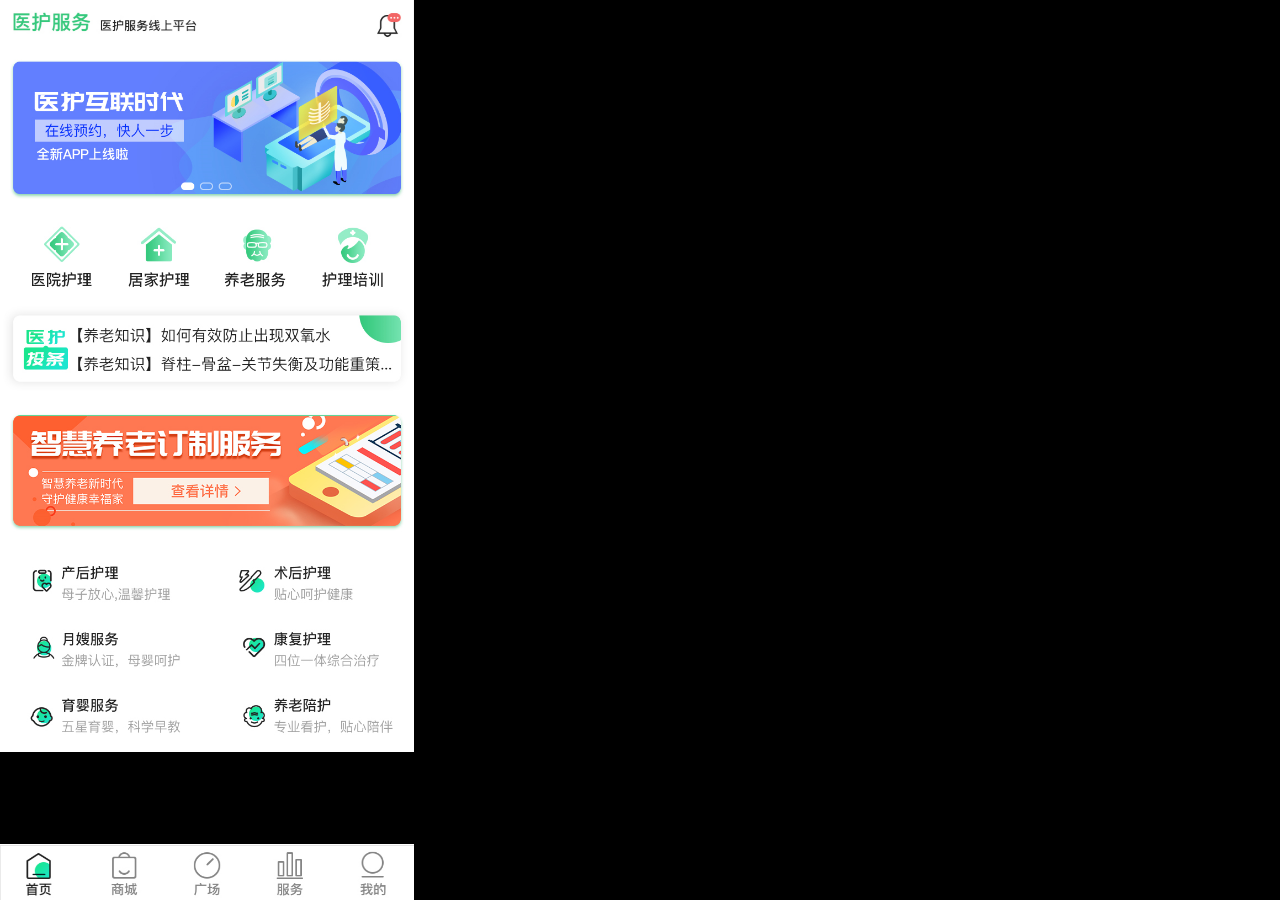
==== index.html @ c6d8c778 "+" ====
﻿<!DOCTYPE html>
<html>
  <head>
    <title>index</title>
    <meta http-equiv="X-UA-Compatible" content="IE=edge"/>
    <meta http-equiv="content-type" content="text/html; charset=utf-8"/>
    <meta name="viewport" content="width=device-width, height=device-height, initial-scale=1.0, minimum-scale=1.0, maximum-scale=1.0, user-scalable=no"/>
    <meta name="format-detection" content="telephone=no"/>
    <meta name="apple-mobile-web-app-capable" content="yes"/>
    <link href="data/apple-touch-icon.png" rel="apple-touch-icon"/>
    <link href="data/startup-iphone.png" rel="apple-touch-startup-image" media="screen and (max-device-width: 320px)"/>
    <link href="resources/css/jquery-ui-themes.css" type="text/css" rel="stylesheet"/>
    <link href="resources/css/axure_rp_page.css" type="text/css" rel="stylesheet"/>
    <link href="data/styles.css" type="text/css" rel="stylesheet"/>
    <link href="files/index/styles.css" type="text/css" rel="stylesheet"/>
    <script src="resources/scripts/jquery-1.7.1.min.js"></script>
    <script src="resources/scripts/jquery-ui-1.8.10.custom.min.js"></script>
    <script src="resources/scripts/prototypePre.js"></script>
    <script src="data/document.js"></script>
    <script src="resources/scripts/prototypePost.js"></script>
    <script src="files/index/data.js"></script>
    <script type="text/javascript">
      $axure.utils.getTransparentGifPath = function() { return 'resources/images/transparent.gif'; };
      $axure.utils.getOtherPath = function() { return 'resources/Other.html'; };
      $axure.utils.getReloadPath = function() { return 'resources/reload.html'; };
    </script>
  </head>
  <body>
    <div id="base" class="">

      <!-- Unnamed (动态面板) -->
      <div id="u0" class="ax_default">
        <div id="u0_state0" class="panel_state" data-label="State1" style="">
          <div id="u0_state0_content" class="panel_state_content">

            <!-- Unnamed (图片) -->
            <div id="u1" class="ax_default _图片">
              <img id="u1_img" class="img " src="images/index/u1.png"/>
            </div>
          </div>
        </div>
      </div>

      <!-- Unnamed (动态面板) -->
      <div id="u2" class="ax_default">
        <div id="u2_state0" class="panel_state" data-label="State1" style="">
          <div id="u2_state0_content" class="panel_state_content">

            <!-- Unnamed (动态面板) -->
            <div id="u3" class="ax_default">
              <div id="u3_state0" class="panel_state" data-label="State1" style="">
                <div id="u3_state0_content" class="panel_state_content">

                  <!-- Unnamed (图片) -->
                  <div id="u4" class="ax_default _图片">
                    <img id="u4_img" class="img " src="images/index/u4.png"/>
                  </div>
                </div>
              </div>
            </div>
          </div>
        </div>
      </div>

      <!-- Unnamed (动态面板) -->
      <div id="u5" class="ax_default">
        <div id="u5_state0" class="panel_state" data-label="State1" style="">
          <div id="u5_state0_content" class="panel_state_content">

            <!-- Unnamed (图片) -->
            <div id="u6" class="ax_default _图片">
              <img id="u6_img" class="img " src="images/index/u6.png"/>
            </div>
          </div>
        </div>
      </div>

      <!-- Unnamed (热区) -->
      <div id="u7" class="ax_default">
      </div>

      <!-- Unnamed (热区) -->
      <div id="u8" class="ax_default">
      </div>
    </div>
  </body>
</html>
---- resources/css/axure_rp_page.css ----
﻿/* so the window resize fires within a frame in IE7 */
html, body {
    height: 100%;
}

a {
    color: inherit;
}

p {
    margin: 0px;
    text-rendering: optimizeLegibility;
    font-feature-settings: "kern" 1;
    -webkit-font-feature-settings: "kern";
    -moz-font-feature-settings: "kern";
    -moz-font-feature-settings: "kern=1";
    font-kerning: normal;
}

iframe {
    background: #FFFFFF;
}

/* to match IE with C, FF */
input {
    padding: 1px 0px 1px 0px;
    box-sizing: border-box;
    -moz-box-sizing: border-box;
}

textarea {
    margin: 0px;
    box-sizing: border-box;
    -moz-box-sizing: border-box;
}

div.intcases {
    font-family: arial; 
    font-size: 12px;
    text-align:left; 
    border:1px solid #AAA; 
    background:#FFF none repeat scroll 0% 0%; 
    z-index:9999; 
    visibility:hidden; 
    position:absolute;
    padding: 0px;
    border-radius: 3px;
    white-space: nowrap;
}

div.intcaselink {
    cursor: pointer;
    padding: 3px 8px 3px 8px;
    margin: 5px;
    background:#EEE none repeat scroll 0% 0%; 
    border:1px solid #AAA;
    border-radius: 3px;
}

div.refpageimage {
    position: absolute;
    left: 0px;
    top: 0px;
    font-size: 0px;
    width: 16px;
    height: 16px;
    cursor: pointer;
    background-image: url(images/newwindow.gif);
    background-repeat: no-repeat;
}

div.annnoteimage {
    position: absolute;
    left: 0px;
    top: 0px;
    font-size: 0px;
    /*width: 16px;
    height: 12px;*/
    cursor: help;
    /*background-image: url(images/note.gif);*/
    /*background-repeat: no-repeat;*/
    width: 13px;
    height: 12px;
    padding-top: 1px;
    text-align: center;
    background-color: #138CDD;
    -moz-box-shadow: 1px 1px 3px #aaa;
    -webkit-box-shadow: 1px 1px 3px #aaa;
    box-shadow: 1px 1px 3px #aaa;
}

div.annnoteline {
    display: inline-block;
    width: 9px;
    height: 1px;
    border-bottom: 1px solid white;
    margin-top: 1px;
}

div.annnotelabel {
    position: absolute;
    left: 0px;
    top: 0px;
    font-family: Helvetica,Arial;
    font-size: 10px;
    /*border: 1px solid rgb(166,221,242);*/
    cursor: help;
    /*background:rgb(0,157,217) none repeat scroll 0% 0%;*/ 
    padding: 1px 3px 1px 3px;
    white-space: nowrap;
    color: white;
    
    background-color: #138CDD;
    -moz-box-shadow: 1px 1px 3px #aaa;
    -webkit-box-shadow: 1px 1px 3px #aaa;
    box-shadow: 1px 1px 3px #aaa;
}

.annotation {
    font-size: 12px;
    padding-left: 2px;
    margin-bottom: 5px;
}

.annotationName {
    /*font-size: 13px;
    font-weight: bold;
    margin-bottom: 3px;
    white-space: nowrap;*/

    font-family: 'Trebuchet MS';
    font-size: 14px;
    font-weight: bold;
    margin-bottom: 5px;
    white-space: nowrap;
}

.annotationValue {
    font-family: Arial, Helvetica, Sans-Serif;
    font-size: 12px;
    color: #4a4a4a;
    line-height: 21px;
    margin-bottom: 20px;
}

.noteLink {
    text-decoration: inherit;
    color: inherit;
}

.noteLink:hover {
    background-color: white;
}

/* this is a fix for the issue where dialogs jump around and takes the text-align from the body */
.dialogFix {
    position:absolute;
    text-align:left;
    border: 1px solid #8f949a;
}


@keyframes pulsate {
  from {
    box-shadow: 0 0 10px #15d6ba;
  }
  to {
    box-shadow: 0 0 20px #15d6ba;
  }
}

@-webkit-keyframes pulsate {
  from {
    -webkit-box-shadow: 0 0 10px #15d6ba;
    box-shadow: 0 0 10px #15d6ba;
  }
  to {
    -webkit-box-shadow: 0 0 20px #15d6ba;
    box-shadow: 0 0 20px #15d6ba;
  }
}
 
@-moz-keyframes pulsate {
  from {
    -moz-box-shadow: 0 0 10px #15d6ba;
    box-shadow: 0 0 10px #15d6ba;
  }
  to {
    -moz-box-shadow: 0 0 20px #15d6ba;
    box-shadow: 0 0 20px #15d6ba;
  }
}

.legacyPulsateBorder {
    /*border: 5px solid #15d6ba;
    margin: -5px;*/
    -moz-box-shadow: 0 0 10px 3px #15d6ba;
    box-shadow: 0 0 10px 3px #15d6ba;
}

.pulsateBorder {
  animation-name: pulsate;
  animation-timing-function: ease-in-out;
  animation-duration: 0.9s;
  animation-iteration-count: infinite;
  animation-direction: alternate;
  
  -webkit-animation-name: pulsate;
  -webkit-animation-timing-function: ease-in-out;
  -webkit-animation-duration: 0.9s;
  -webkit-animation-iteration-count: infinite;
  -webkit-animation-direction: alternate;

  -moz-animation-name: pulsate;
  -moz-animation-timing-function: ease-in-out;
  -moz-animation-duration: 0.9s;
  -moz-animation-iteration-count: infinite;
  -moz-animation-direction: alternate;
}

.ax_default_hidden, .ax_default_unplaced{
    display: none;
    visibility: hidden;
}

.widgetNoteSelected {
    -moz-box-shadow: 0 0 10px 3px #138CDD;
    box-shadow: 0 0 10px 3px #138CDD;
    /*-moz-box-shadow: 0 0 20px #3915d6;
    box-shadow: 0 0 20px #3915d6;*/
    /*border: 3px solid #3915d6;*/
    /*margin: -3px;*/
}


.singleImg {
    display: none;
    visibility: hidden;
}
---- data/styles.css ----
﻿.ax_default {
  font-family:'Arial Normal', 'Arial';
  font-weight:400;
  font-style:normal;
  font-size:13px;
  color:#333333;
  text-align:center;
  line-height:normal;
}
.box_3 {
}
._图片 {
}
._一级标题 {
  font-family:'Arial Normal', 'Arial';
  font-weight:bold;
  font-style:normal;
  font-size:32px;
  text-align:left;
}
._二级标题 {
  font-family:'Arial Normal', 'Arial';
  font-weight:bold;
  font-style:normal;
  font-size:24px;
  text-align:left;
}
._三级标题 {
  font-family:'Arial Normal', 'Arial';
  font-weight:bold;
  font-style:normal;
  font-size:18px;
  text-align:left;
}
._四级标题 {
  font-family:'Arial Normal', 'Arial';
  font-weight:bold;
  font-style:normal;
  font-size:14px;
  text-align:left;
}
._五级标题 {
  font-family:'Arial Normal', 'Arial';
  font-weight:bold;
  font-style:normal;
  text-align:left;
}
._六级标题 {
  font-family:'Arial Normal', 'Arial';
  font-weight:bold;
  font-style:normal;
  font-size:10px;
  text-align:left;
}
._文本段落 {
  text-align:left;
}
---- files/index/styles.css ----
﻿body {
  margin:0px;
  background-color:rgba(0, 0, 0, 1);
  background-image:none;
  position:static;
  left:auto;
  width:414px;
  margin-left:0;
  margin-right:0;
  text-align:left;
}
#base {
  position:absolute;
  z-index:0;
}
#u0 {
  position:fixed;
  left:0px;
  top:0px;
}
#u0_state0 {
  position:relative;
  left:0px;
  top:0px;
  width:414px;
  height:50px;
  background-image:none;
}
#u0_state0_content {
  border-width:0px;
  position:absolute;
  left:0px;
  top:0px;
  width:1px;
  height:1px;
}
#u1_img {
  border-width:0px;
  position:absolute;
  left:0px;
  top:0px;
  width:414px;
  height:50px;
}
#u1 {
  border-width:0px;
  position:absolute;
  left:0px;
  top:0px;
  width:414px;
  height:50px;
}
#u1_text {
  border-width:0px;
  position:absolute;
  left:0px;
  top:0px;
  width:0px;
  visibility:hidden;
  word-wrap:break-word;
}
#u2 {
  border-width:0px;
  position:absolute;
  left:0px;
  top:50px;
  width:414px;
  height:702px;
  overflow:hidden;
}
#u2_state0 {
  border-width:0px;
  position:absolute;
  left:0px;
  top:0px;
  width:414px;
  height:702px;
  -ms-overflow-x:hidden;
  overflow-x:hidden;
  -ms-overflow-y:hidden;
  overflow-y:hidden;
  background-image:none;
}
#u2_state0_content {
  border-width:0px;
  position:absolute;
  left:0px;
  top:0px;
  width:1px;
  height:1px;
}
#u3 {
  border-width:0px;
  position:absolute;
  left:0px;
  top:0px;
  width:430px;
  height:702px;
  overflow:hidden;
}
#u3_state0 {
  border-width:0px;
  position:absolute;
  left:0px;
  top:0px;
  width:430px;
  height:702px;
  overflow:auto;
  -webkit-overflow-scrolling:touch;
  -ms-overflow-x:hidden;
  overflow-x:hidden;
  background-image:none;
}
#u3_state0_content {
  border-width:0px;
  position:absolute;
  left:0px;
  top:0px;
  width:1px;
  height:1px;
}
#u4_img {
  border-width:0px;
  position:absolute;
  left:0px;
  top:0px;
  width:414px;
  height:1346px;
}
#u4 {
  border-width:0px;
  position:absolute;
  left:0px;
  top:0px;
  width:414px;
  height:1346px;
}
#u4_text {
  border-width:0px;
  position:absolute;
  left:0px;
  top:0px;
  width:0px;
  visibility:hidden;
  word-wrap:break-word;
}
#u5 {
  position:fixed;
  left:0px;
  bottom:0px;
}
#u5_state0 {
  position:relative;
  left:0px;
  top:0px;
  width:414px;
  height:56px;
  background-image:none;
}
#u5_state0_content {
  border-width:0px;
  position:absolute;
  left:0px;
  top:0px;
  width:1px;
  height:1px;
}
#u6_img {
  border-width:0px;
  position:absolute;
  left:0px;
  top:0px;
  width:414px;
  height:56px;
}
#u6 {
  border-width:0px;
  position:absolute;
  left:0px;
  top:0px;
  width:414px;
  height:56px;
}
#u6_text {
  border-width:0px;
  position:absolute;
  left:0px;
  top:0px;
  width:0px;
  visibility:hidden;
  word-wrap:break-word;
}
#u7 {
  border-width:0px;
  position:absolute;
  left:0px;
  top:752px;
  width:80px;
  height:56px;
  overflow:hidden;
  background-image:url('../../resources/images/transparent.gif');
}
#u8 {
  border-width:0px;
  position:absolute;
  left:80px;
  top:752px;
  width:85px;
  height:56px;
  overflow:hidden;
  background-image:url('../../resources/images/transparent.gif');
}
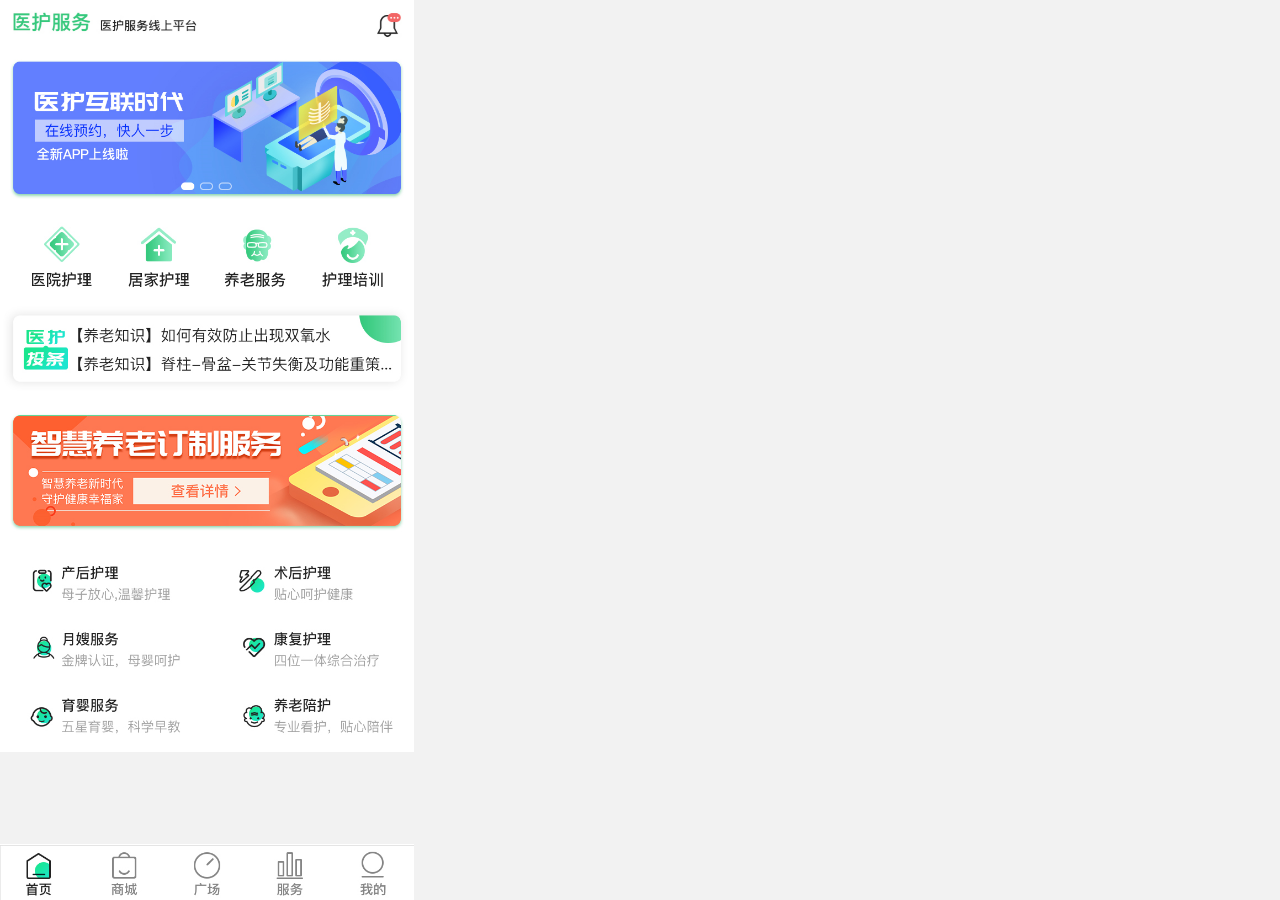
==== commit 55d7d44e: "+" ====
--- a/index.html
+++ b/index.html
@@ -71,16 +71,16 @@
             <div id="u6" class="ax_default _图片">
               <img id="u6_img" class="img " src="images/index/u6.png"/>
             </div>
+
+            <!-- Unnamed (热区) -->
+            <div id="u7" class="ax_default">
+            </div>
+
+            <!-- Unnamed (热区) -->
+            <div id="u8" class="ax_default">
+            </div>
           </div>
         </div>
-      </div>
-
-      <!-- Unnamed (热区) -->
-      <div id="u7" class="ax_default">
-      </div>
-
-      <!-- Unnamed (热区) -->
-      <div id="u8" class="ax_default">
       </div>
     </div>
   </body>
--- a/files/index/styles.css
+++ b/files/index/styles.css
@@ -1,6 +1,6 @@
 ﻿body {
   margin:0px;
-  background-color:rgba(0, 0, 0, 1);
+  background-color:rgba(242, 242, 242, 1);
   background-image:none;
   position:static;
   left:auto;
@@ -155,6 +155,7 @@
   top:0px;
   width:414px;
   height:56px;
+  background-color:rgba(228, 228, 228, 1);
   background-image:none;
 }
 #u5_state0_content {
@@ -194,7 +195,7 @@
   border-width:0px;
   position:absolute;
   left:0px;
-  top:752px;
+  top:0px;
   width:80px;
   height:56px;
   overflow:hidden;
@@ -203,9 +204,9 @@
 #u8 {
   border-width:0px;
   position:absolute;
-  left:80px;
-  top:752px;
-  width:85px;
+  left:85px;
+  top:0px;
+  width:80px;
   height:56px;
   overflow:hidden;
   background-image:url('../../resources/images/transparent.gif');
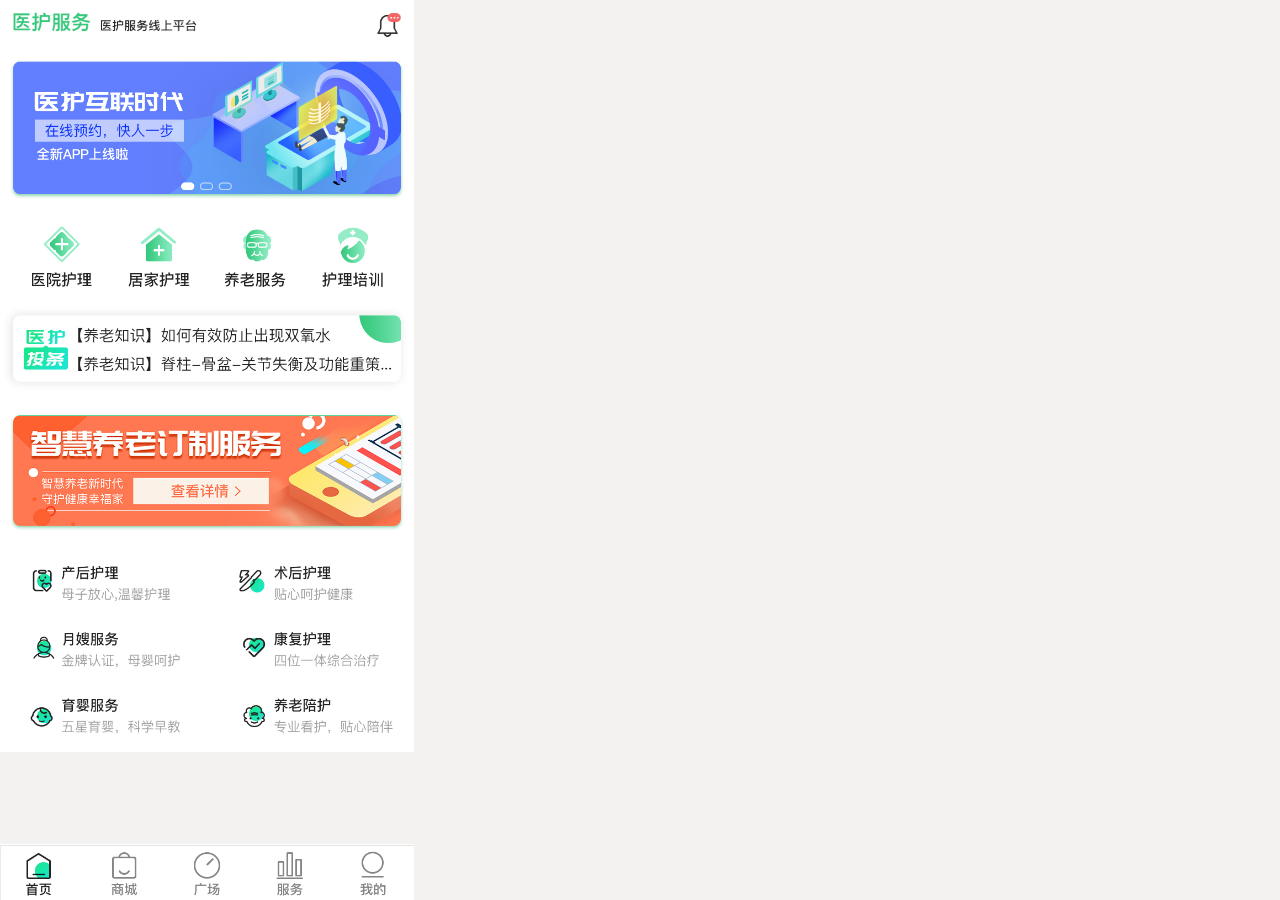
==== commit a0f30b5c: "+" ====
--- a/index.html
+++ b/index.html
@@ -7,7 +7,10 @@
     <meta name="viewport" content="width=device-width, height=device-height, initial-scale=1.0, minimum-scale=1.0, maximum-scale=1.0, user-scalable=no"/>
     <meta name="format-detection" content="telephone=no"/>
     <meta name="apple-mobile-web-app-capable" content="yes"/>
+    <meta name="apple-mobile-web-app-status-bar-style" content="black"/>
     <link href="data/apple-touch-icon.png" rel="apple-touch-icon"/>
+    <link href="data/startup-ipad-landscape.png" rel="apple-touch-startup-image" media="screen and (min-device-width: 481px) and (max-device-width: 1024px) and (orientation:landscape)"/>
+    <link href="data/startup-ipad-portrait.png" rel="apple-touch-startup-image" media="screen and (min-device-width: 481px) and (max-device-width: 1024px) and (orientation:portrait)"/>
     <link href="data/startup-iphone.png" rel="apple-touch-startup-image" media="screen and (max-device-width: 320px)"/>
     <link href="resources/css/jquery-ui-themes.css" type="text/css" rel="stylesheet"/>
     <link href="resources/css/axure_rp_page.css" type="text/css" rel="stylesheet"/>
@@ -28,16 +31,16 @@
   <body>
     <div id="base" class="">
 
-      <!-- Unnamed (动态面板) -->
-      <div id="u0" class="ax_default">
-        <div id="u0_state0" class="panel_state" data-label="State1" style="">
-          <div id="u0_state0_content" class="panel_state_content">
+      <!-- Unnamed (图片) -->
+      <div id="u0" class="ax_default _图片">
+        <img id="u0_img" class="img " src="images/index/u0.gif"/>
+      </div>
 
-            <!-- Unnamed (图片) -->
-            <div id="u1" class="ax_default _图片">
-              <img id="u1_img" class="img " src="images/index/u1.png"/>
-            </div>
-          </div>
+      <!-- Unnamed (矩形) -->
+      <div id="u1" class="ax_default label">
+        <div id="u1_div" class=""></div>
+        <div id="u1_text" class="text ">
+          <p><span>加载中。。。</span></p>
         </div>
       </div>
 
@@ -46,14 +49,27 @@
         <div id="u2_state0" class="panel_state" data-label="State1" style="">
           <div id="u2_state0_content" class="panel_state_content">
 
+            <!-- Unnamed (图片) -->
+            <div id="u3" class="ax_default _图片">
+              <img id="u3_img" class="img " src="images/index/u3.png"/>
+            </div>
+          </div>
+        </div>
+      </div>
+
+      <!-- Unnamed (动态面板) -->
+      <div id="u4" class="ax_default">
+        <div id="u4_state0" class="panel_state" data-label="State1" style="">
+          <div id="u4_state0_content" class="panel_state_content">
+
             <!-- Unnamed (动态面板) -->
-            <div id="u3" class="ax_default">
-              <div id="u3_state0" class="panel_state" data-label="State1" style="">
-                <div id="u3_state0_content" class="panel_state_content">
+            <div id="u5" class="ax_default">
+              <div id="u5_state0" class="panel_state" data-label="State1" style="">
+                <div id="u5_state0_content" class="panel_state_content">
 
                   <!-- Unnamed (图片) -->
-                  <div id="u4" class="ax_default _图片">
-                    <img id="u4_img" class="img " src="images/index/u4.png"/>
+                  <div id="u6" class="ax_default _图片">
+                    <img id="u6_img" class="img " src="images/index/u6.png"/>
                   </div>
                 </div>
               </div>
@@ -63,21 +79,21 @@
       </div>
 
       <!-- Unnamed (动态面板) -->
-      <div id="u5" class="ax_default">
-        <div id="u5_state0" class="panel_state" data-label="State1" style="">
-          <div id="u5_state0_content" class="panel_state_content">
+      <div id="u7" class="ax_default">
+        <div id="u7_state0" class="panel_state" data-label="State1" style="">
+          <div id="u7_state0_content" class="panel_state_content">
 
             <!-- Unnamed (图片) -->
-            <div id="u6" class="ax_default _图片">
-              <img id="u6_img" class="img " src="images/index/u6.png"/>
+            <div id="u8" class="ax_default _图片">
+              <img id="u8_img" class="img " src="images/index/u8.png"/>
             </div>
 
             <!-- Unnamed (热区) -->
-            <div id="u7" class="ax_default">
+            <div id="u9" class="ax_default">
             </div>
 
             <!-- Unnamed (热区) -->
-            <div id="u8" class="ax_default">
+            <div id="u10" class="ax_default">
             </div>
           </div>
         </div>
--- a/data/styles.css
+++ b/data/styles.css
@@ -52,6 +52,10 @@
   font-size:10px;
   text-align:left;
 }
+.label {
+  font-size:14px;
+  text-align:left;
+}
 ._文本段落 {
   text-align:left;
 }
--- a/files/index/styles.css
+++ b/files/index/styles.css
@@ -1,6 +1,6 @@
 ﻿body {
   margin:0px;
-  background-color:rgba(242, 242, 242, 1);
+  background-color:rgba(243, 242, 241, 1);
   background-image:none;
   position:static;
   left:auto;
@@ -13,44 +13,23 @@
   position:absolute;
   z-index:0;
 }
+#u0_img {
+  border-width:0px;
+  position:absolute;
+  left:0px;
+  top:0px;
+  width:105px;
+  height:79px;
+}
 #u0 {
-  position:fixed;
-  left:0px;
-  top:0px;
-}
-#u0_state0 {
-  position:relative;
-  left:0px;
-  top:0px;
-  width:414px;
-  height:50px;
-  background-image:none;
-}
-#u0_state0_content {
-  border-width:0px;
-  position:absolute;
-  left:0px;
-  top:0px;
-  width:1px;
-  height:1px;
-}
-#u1_img {
-  border-width:0px;
-  position:absolute;
-  left:0px;
-  top:0px;
-  width:414px;
-  height:50px;
-}
-#u1 {
-  border-width:0px;
-  position:absolute;
-  left:0px;
-  top:0px;
-  width:414px;
-  height:50px;
-}
-#u1_text {
+  border-width:0px;
+  position:absolute;
+  left:135px;
+  top:53px;
+  width:105px;
+  height:79px;
+}
+#u0_text {
   border-width:0px;
   position:absolute;
   left:0px;
@@ -59,7 +38,84 @@
   visibility:hidden;
   word-wrap:break-word;
 }
+#u1_div {
+  border-width:0px;
+  position:absolute;
+  left:0px;
+  top:0px;
+  width:85px;
+  height:16px;
+  background:inherit;
+  background-color:rgba(255, 255, 255, 0);
+  border:none;
+  border-radius:0px;
+  -moz-box-shadow:none;
+  -webkit-box-shadow:none;
+  box-shadow:none;
+}
+#u1 {
+  border-width:0px;
+  position:absolute;
+  left:210px;
+  top:85px;
+  width:85px;
+  height:16px;
+}
+#u1_text {
+  border-width:0px;
+  position:absolute;
+  left:0px;
+  top:0px;
+  width:85px;
+  white-space:nowrap;
+}
 #u2 {
+  position:fixed;
+  left:0px;
+  top:0px;
+}
+#u2_state0 {
+  position:relative;
+  left:0px;
+  top:0px;
+  width:414px;
+  height:50px;
+  background-image:none;
+}
+#u2_state0_content {
+  border-width:0px;
+  position:absolute;
+  left:0px;
+  top:0px;
+  width:1px;
+  height:1px;
+}
+#u3_img {
+  border-width:0px;
+  position:absolute;
+  left:0px;
+  top:0px;
+  width:414px;
+  height:50px;
+}
+#u3 {
+  border-width:0px;
+  position:absolute;
+  left:0px;
+  top:0px;
+  width:414px;
+  height:50px;
+}
+#u3_text {
+  border-width:0px;
+  position:absolute;
+  left:0px;
+  top:0px;
+  width:0px;
+  visibility:hidden;
+  word-wrap:break-word;
+}
+#u4 {
   border-width:0px;
   position:absolute;
   left:0px;
@@ -68,7 +124,7 @@
   height:702px;
   overflow:hidden;
 }
-#u2_state0 {
+#u4_state0 {
   border-width:0px;
   position:absolute;
   left:0px;
@@ -81,7 +137,7 @@
   overflow-y:hidden;
   background-image:none;
 }
-#u2_state0_content {
+#u4_state0_content {
   border-width:0px;
   position:absolute;
   left:0px;
@@ -89,7 +145,7 @@
   width:1px;
   height:1px;
 }
-#u3 {
+#u5 {
   border-width:0px;
   position:absolute;
   left:0px;
@@ -98,7 +154,7 @@
   height:702px;
   overflow:hidden;
 }
-#u3_state0 {
+#u5_state0 {
   border-width:0px;
   position:absolute;
   left:0px;
@@ -111,7 +167,7 @@
   overflow-x:hidden;
   background-image:none;
 }
-#u3_state0_content {
+#u5_state0_content {
   border-width:0px;
   position:absolute;
   left:0px;
@@ -119,7 +175,7 @@
   width:1px;
   height:1px;
 }
-#u4_img {
+#u6_img {
   border-width:0px;
   position:absolute;
   left:0px;
@@ -127,7 +183,7 @@
   width:414px;
   height:1346px;
 }
-#u4 {
+#u6 {
   border-width:0px;
   position:absolute;
   left:0px;
@@ -135,7 +191,7 @@
   width:414px;
   height:1346px;
 }
-#u4_text {
+#u6_text {
   border-width:0px;
   position:absolute;
   left:0px;
@@ -144,12 +200,12 @@
   visibility:hidden;
   word-wrap:break-word;
 }
-#u5 {
+#u7 {
   position:fixed;
   left:0px;
   bottom:0px;
 }
-#u5_state0 {
+#u7_state0 {
   position:relative;
   left:0px;
   top:0px;
@@ -158,7 +214,7 @@
   background-color:rgba(228, 228, 228, 1);
   background-image:none;
 }
-#u5_state0_content {
+#u7_state0_content {
   border-width:0px;
   position:absolute;
   left:0px;
@@ -166,7 +222,7 @@
   width:1px;
   height:1px;
 }
-#u6_img {
+#u8_img {
   border-width:0px;
   position:absolute;
   left:0px;
@@ -174,7 +230,7 @@
   width:414px;
   height:56px;
 }
-#u6 {
+#u8 {
   border-width:0px;
   position:absolute;
   left:0px;
@@ -182,7 +238,7 @@
   width:414px;
   height:56px;
 }
-#u6_text {
+#u8_text {
   border-width:0px;
   position:absolute;
   left:0px;
@@ -191,7 +247,7 @@
   visibility:hidden;
   word-wrap:break-word;
 }
-#u7 {
+#u9 {
   border-width:0px;
   position:absolute;
   left:0px;
@@ -201,7 +257,7 @@
   overflow:hidden;
   background-image:url('../../resources/images/transparent.gif');
 }
-#u8 {
+#u10 {
   border-width:0px;
   position:absolute;
   left:85px;
@@ -211,3 +267,140 @@
   overflow:hidden;
   background-image:url('../../resources/images/transparent.gif');
 }
+body.a {  background-color:rgba(243, 242, 241, 1);
+  background-image:none;
+  position:static;
+  left:auto;
+  width:375px;
+  margin-left:0;
+  margin-right:0;
+  text-align:left;
+}
+#u0.a {
+}
+#u0_img.a {
+}
+#u0.a {
+}
+#u1.a {
+}
+#u1_div.a {
+  border-width:0px;
+  position:absolute;
+  left:0px;
+  top:0px;
+  width:85px;
+  height:16px;
+  background:inherit;
+  background-color:rgba(255, 255, 255, 0);
+  border:none;
+  border-radius:0px;
+  -moz-box-shadow:none;
+  -webkit-box-shadow:none;
+  box-shadow:none;
+}
+#u1.a {
+}
+#u1_text.a {
+}
+#u2.a {
+  position:fixed;
+  left:0px;
+  top:0px;
+}
+#u3.a {
+  width:375px;
+  height:45px;
+}
+#u3_img.a {
+  width:375px;
+  height:45px;
+}
+#u3.a {
+  width:375px;
+  height:45px;
+}
+#u2_state0.a {
+  position:relative;
+  left:0px;
+  top:0px;
+  width:375px;
+  height:45px;
+  background-color:rgba(255, 255, 255, 0);
+  background-image:none;
+}
+#u4.a {
+  border-width:0px;
+  position:absolute;
+  left:0px;
+  top:50px;
+  width:375px;
+  height:551px;
+}
+#u5.a {
+  border-width:0px;
+  position:absolute;
+  left:0px;
+  top:0px;
+  width:390px;
+  height:550px;
+}
+#u6.a {
+  width:375px;
+  height:1219px;
+}
+#u6_img.a {
+  width:375px;
+  height:1219px;
+}
+#u6.a {
+  width:375px;
+  height:1219px;
+}
+#u5_state0.a {
+  width:390px;
+  height:550px;
+  background-color:rgba(255, 255, 255, 0);
+  background-image:none;
+}
+#u4_state0.a {
+  width:375px;
+  height:551px;
+  background-color:rgba(255, 255, 255, 0);
+  background-image:none;
+}
+#u7.a {
+  position:fixed;
+  left:0px;
+  bottom:0px;
+}
+#u8.a {
+  width:375px;
+  height:51px;
+}
+#u8_img.a {
+  width:375px;
+  height:51px;
+}
+#u8.a {
+  width:375px;
+  height:51px;
+}
+#u9.a {
+  width:72px;
+  height:51px;
+}
+#u10.a {
+  left:77px;
+  width:72px;
+  height:51px;
+}
+#u7_state0.a {
+  position:relative;
+  left:0px;
+  top:0px;
+  width:375px;
+  height:51px;
+  background-color:rgba(228, 228, 228, 1);
+  background-image:none;
+}
